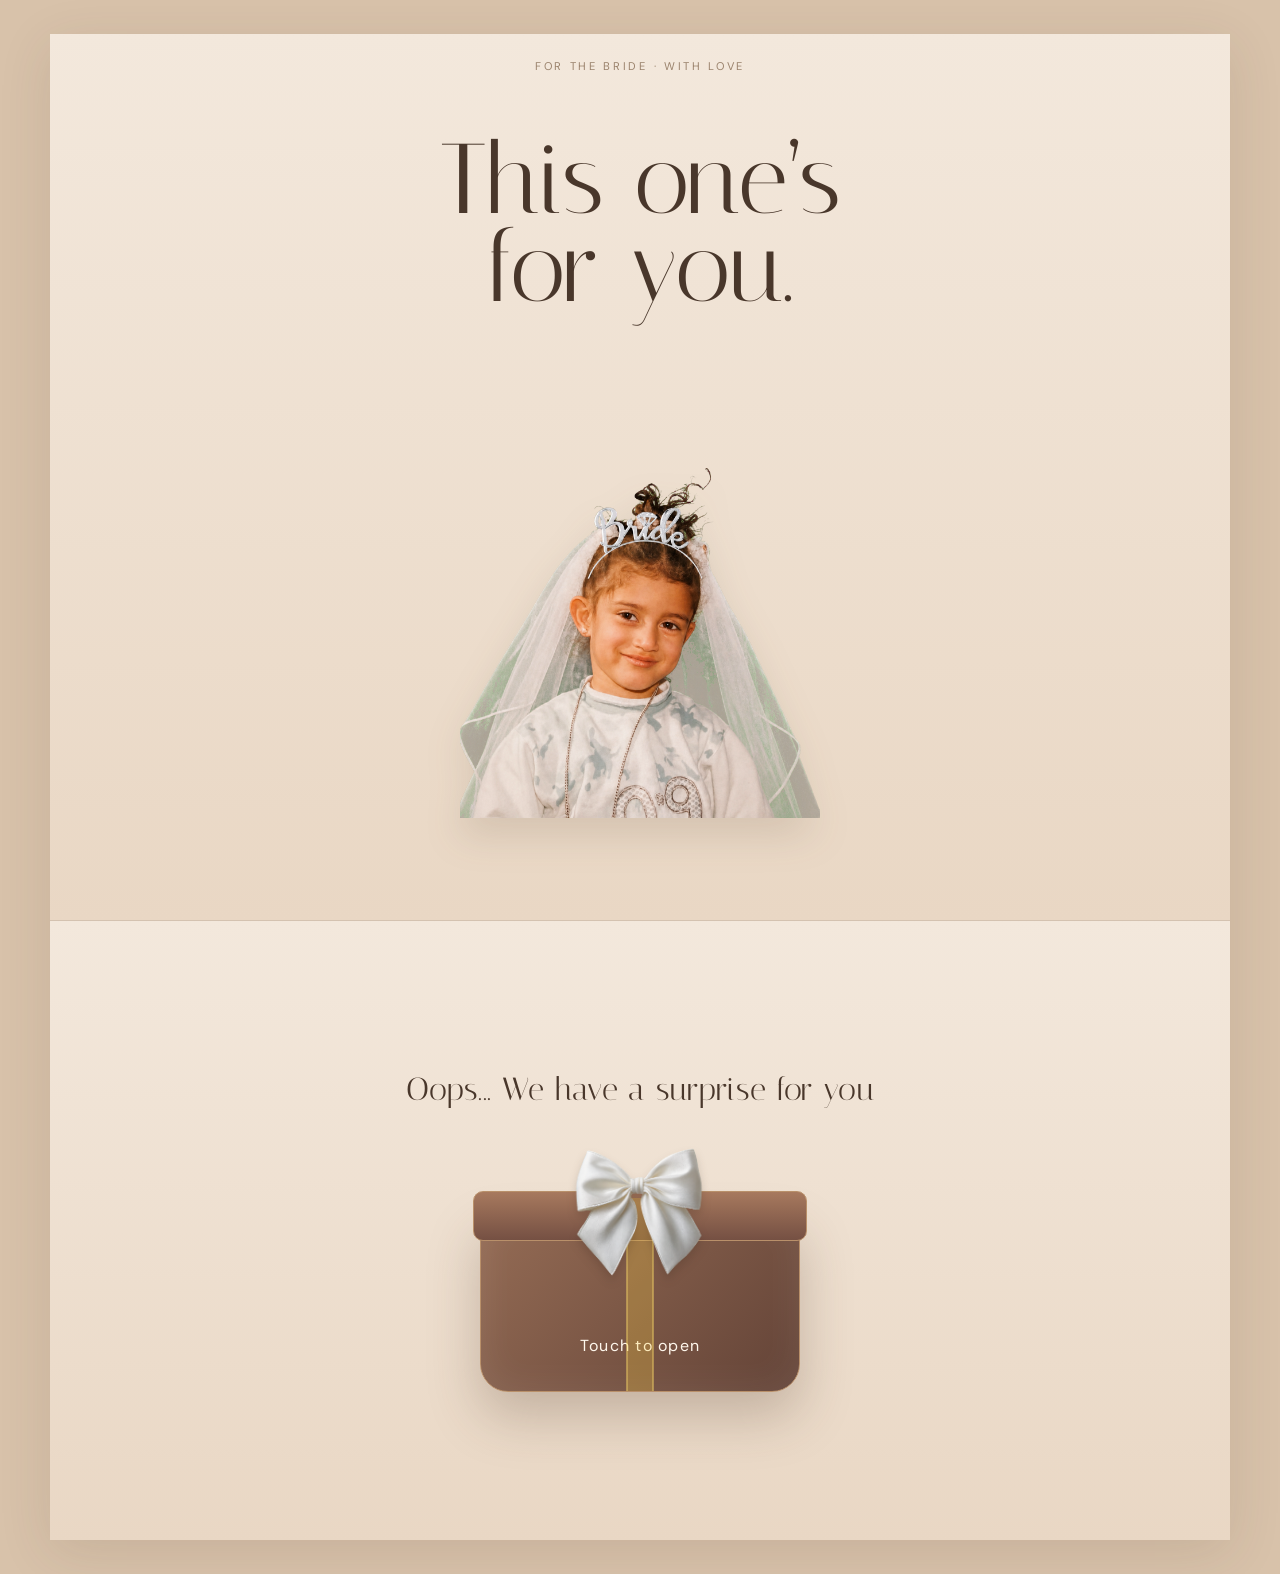
==== index.html @ 89d83e57 "new" ====
<!doctype html>
<html lang="en">
<head>
  <meta charset="UTF-8" />
  <meta name="viewport" content="width=device-width, initial-scale=1" />
  <meta name="theme-color" content="#e8dfd2" />
  <title>A Little Something for the Bride</title>
  <link rel="preconnect" href="https://fonts.googleapis.com">
  <link rel="preconnect" href="https://fonts.gstatic.com" crossorigin>
  <link href="https://fonts.googleapis.com/css2?family=DM+Sans:wght@300;400;500&family=Italiana&display=swap" rel="stylesheet">
  <style>
    :root { --cream:#efe2d3; --sand:#ddc5aa; --taupe:#8d6f58; --ink:#49372b; --line:rgba(73,55,43,.18); }
    * { box-sizing:border-box; }
    html, body { margin:0; min-height:100%; background:var(--cream); color:var(--ink); }
    body { font-family:"DM Sans",sans-serif; overflow-x:hidden; }
    button, a { font:inherit; }
    button { color:inherit; }
    .screen { min-height:100svh; display:none; animation:fade .7s ease both; }
    .screen.active { display:flex; }
    @keyframes fade { from { opacity:0; transform:translateY(8px); } }

    /* Opening cover */
    #welcome { position:relative; align-items:flex-end; justify-content:center; padding:clamp(24px,5vw,64px); isolation:isolate; background:#a6927f; }
    #welcome::before { content:""; position:absolute; inset:0; z-index:-2; background:url("assets/bride-hero.png") center 38%/cover no-repeat; }
    #welcome::after { content:""; position:absolute; inset:0; z-index:-1; background:linear-gradient(180deg,rgba(35,28,23,.04) 32%,rgba(35,28,23,.72) 100%); }
    .monogram { position:absolute; top:28px; left:34px; color:#fff; letter-spacing:.24em; font-size:.7rem; text-transform:uppercase; }
    .intro { width:min(700px,100%); color:#fff; text-align:center; padding-bottom:clamp(10px,3vh,34px); }
    .eyebrow { margin:0 0 12px; letter-spacing:.28em; text-transform:uppercase; font-size:.67rem; font-weight:500; }
    h1,h2,h3 { font-family:"Italiana",serif; font-weight:400; }
    h1 { margin:0 0 25px; font-size:clamp(3rem,8vw,6.8rem); line-height:.88; text-wrap:balance; }
    .open-btn { border:1px solid rgba(255,255,255,.7); background:rgba(255,255,255,.13); color:white; border-radius:999px; padding:15px 23px 15px 27px; cursor:pointer; letter-spacing:.08em; backdrop-filter:blur(10px); transition:.25s ease; }
    .open-btn span { display:inline-grid; place-items:center; width:27px; height:27px; margin-left:14px; border-radius:50%; background:#fff; color:var(--ink); transition:.25s ease; }
    .open-btn:hover { background:#fff; color:var(--ink); transform:translateY(-2px); }
    .open-btn:hover span { background:var(--ink); color:#fff; transform:rotate(45deg); }
    #open-surprise { position:relative; width:190px; height:105px; margin-top:24px; padding:48px 15px 10px; border-color:rgba(255,255,255,.78); border-radius:12px 12px 28px 28px; background:linear-gradient(135deg,rgba(237,221,201,.3),rgba(151,112,84,.45)); box-shadow:0 18px 50px rgba(24,15,10,.28),inset 0 0 30px rgba(255,255,255,.12); }
    #open-surprise::before { content:""; position:absolute; left:-8px; right:-8px; top:-15px; height:35px; border:1px solid rgba(255,255,255,.78); border-radius:10px; background:rgba(214,189,159,.45); transition:.4s ease; }
    #open-surprise::after { content:""; position:absolute; left:50%; top:-15px; bottom:0; width:25px; transform:translateX(-50%); border-inline:1px solid rgba(255,255,255,.45); background:rgba(255,255,255,.12); }
    #open-surprise span { position:absolute; z-index:2; right:-12px; top:-25px; margin:0; }
    #open-surprise span { right:50%; top:-38px; width:58px; height:34px; border-radius:0; background:transparent; transform:translateX(50%); font-size:0; }
    #open-surprise span::before, #open-surprise span::after { content:""; position:absolute; top:7px; width:31px; height:20px; border:3px solid #fffdf8; background:rgba(255,255,255,.08); }
    #open-surprise span::before { right:27px; border-radius:70% 45% 55% 25%; transform:rotate(18deg); }
    #open-surprise span::after { left:27px; border-radius:45% 70% 25% 55%; transform:rotate(-18deg); }
    #open-surprise:hover { background:linear-gradient(135deg,rgba(237,221,201,.45),rgba(151,112,84,.62)); color:white; transform:translateY(-4px); }
    #open-surprise:hover::before { transform:translateY(-8px) rotate(-3deg); }

    /* Interactive ring hunt */
    #game { position:relative; flex-direction:column; align-items:center; padding:28px clamp(16px,4vw,56px) 35px; overflow:hidden; color:#f9eee2; background:radial-gradient(circle at 50% 55%,#54232b 0,#2b1117 46%,#16090d 100%); }
    #game::before { content:""; position:absolute; inset:0; pointer-events:none; opacity:.28; background:repeating-linear-gradient(115deg,transparent 0 43px,rgba(255,255,255,.025) 44px,transparent 45px 83px); }
    .game-top { position:relative; width:min(1120px,100%); display:flex; align-items:center; justify-content:space-between; gap:20px; margin-bottom:20px; }
    .game-mark { font-family:"Italiana",serif; font-size:1.2rem; }
    .game-progress { display:flex; align-items:center; gap:9px; font-size:.7rem; letter-spacing:.12em; text-transform:uppercase; color:#cdb8a5; }
    .progress-dot { width:8px; height:8px; border:1px solid #d7a94c; border-radius:50%; }
    .progress-dot.done { background:#d7a94c; box-shadow:0 0 16px #d7a94c; }
    .clue { position:relative; margin:10px auto 24px; text-align:center; font-family:"Italiana",serif; font-size:clamp(1.1rem,2.2vw,1.55rem); }
    .game-board { position:relative; width:min(1120px,100%); flex:1; min-height:520px; border:1px solid rgba(213,167,72,.55); border-radius:14px; overflow:hidden; box-shadow:inset 0 0 80px rgba(0,0,0,.22); }
    .game-board::before { content:""; position:absolute; inset:0; background:radial-gradient(circle at 50% 50%,rgba(223,175,93,.09),transparent 35%); }
    .spark { position:absolute; width:4px; height:4px; border-radius:50%; background:#e6d8c9; opacity:.25; animation:twinkle 2.4s infinite alternate; }
    @keyframes twinkle { to { opacity:.85; box-shadow:0 0 12px #efc66f; } }
    .ring { position:absolute; left:12%; top:22%; width:42px; height:42px; padding:0; border:4px solid #e5b952; border-radius:50%; background:transparent; cursor:pointer; filter:drop-shadow(0 0 7px rgba(240,190,80,.65)); animation:ringFloat 2.2s ease-in-out infinite; transition:.4s; }
    .ring::before { content:""; position:absolute; left:50%; top:-15px; width:15px; height:15px; border:2px solid #f8dc93; background:linear-gradient(135deg,#fff,#dbac4f); transform:translateX(-50%) rotate(45deg); }
    .ring::after { content:""; position:absolute; inset:-15px; border:1px dashed rgba(255,255,255,.16); border-radius:50%; }
    @keyframes ringFloat { 50% { transform:translateY(-7px) rotate(4deg); } }
    .ring.found { left:calc(50% - 19px); top:calc(50% + 15px); transform:scale(.55); opacity:0; pointer-events:none; }
    .jewel-box { position:absolute; left:50%; top:50%; width:240px; height:125px; transform:translate(-50%,-20%); padding:0; border:1px solid #d8a959; border-radius:30px 30px 58px 58px; background:linear-gradient(120deg,#8d3440,#501722); box-shadow:0 25px 60px rgba(0,0,0,.35),inset 0 0 30px rgba(255,255,255,.08); cursor:pointer; transition:.7s cubic-bezier(.2,.8,.2,1); }
    .jewel-box::before { content:""; position:absolute; left:-1px; right:-1px; top:-48px; height:72px; border:1px solid #d8a959; border-radius:90px 90px 20px 20px; background:linear-gradient(#8d3440,#5e1b27); transform-origin:center bottom; transition:.8s cubic-bezier(.2,.8,.2,1); }
    .jewel-box::after { content:""; position:absolute; left:50%; top:40px; width:40px; height:40px; border-radius:50%; background:radial-gradient(circle at 35% 30%,#fff3ba,#e1ae42 55%,#9b651b); transform:translateX(-50%); box-shadow:0 0 25px rgba(232,181,75,.48); }
    .jewel-box.locked { cursor:not-allowed; }
    .jewel-box.open { transform:translate(-50%,-5%) scale(1.08); }
    .jewel-box.open::before { transform:rotateX(155deg); }
    .hint { position:absolute; left:50%; bottom:26px; transform:translateX(-50%); margin:0; width:max-content; max-width:90%; color:#bda697; font-size:.75rem; letter-spacing:.08em; }
    .game-toast { position:fixed; left:50%; bottom:25px; z-index:5; transform:translate(-50%,20px); padding:12px 20px; border:1px solid rgba(215,169,76,.6); border-radius:999px; color:#f8eee5; background:rgba(31,10,15,.88); opacity:0; pointer-events:none; transition:.35s; backdrop-filter:blur(10px); }
    .game-toast.show { opacity:1; transform:translate(-50%,0); }
    .unlock { position:absolute; inset:0; z-index:3; display:grid; place-items:center; text-align:center; padding:30px; background:rgba(24,8,13,.72); opacity:0; pointer-events:none; transition:.7s; backdrop-filter:blur(7px); }
    .unlock.show { opacity:1; pointer-events:auto; }
    .unlock h2 { margin:0 0 10px; font-size:clamp(3rem,8vw,6rem); }
    .unlock p { margin:0 0 25px; color:#d8c4b5; }

    /* Selection */
    #choices { align-items:center; justify-content:center; padding:72px 5vw; background:radial-gradient(circle at 14% 8%,#fff 0,transparent 24%),var(--sand); }
    .choice-wrap { width:min(1120px,100%); }
    .choice-head { display:flex; justify-content:space-between; align-items:end; gap:30px; padding-bottom:34px; border-bottom:1px solid var(--line); }
    .choice-head h2 { margin:0; font-size:clamp(3rem,7vw,6.4rem); line-height:.95; }
    .choice-head p { max-width:330px; margin:0 0 7px; color:#716256; font-weight:300; line-height:1.7; }
    .cards { display:grid; grid-template-columns:repeat(3,1fr); }
    .card { position:relative; min-height:330px; padding:34px 26px; color:var(--ink); text-decoration:none; border-right:1px solid var(--line); overflow:hidden; transition:.35s ease; }
    .card:last-child { border:0; }
    .card::before { content:""; position:absolute; inset:0; background:rgba(255,255,255,.45); transform:translateY(101%); transition:.4s cubic-bezier(.2,.8,.2,1); }
    .card:hover::before { transform:none; }
    .number { position:relative; font-size:.7rem; letter-spacing:.17em; }
    .card h3 { position:absolute; left:26px; bottom:33px; margin:0; font-size:clamp(2.3rem,4vw,4.2rem); }
    .arrow { position:absolute; right:27px; top:27px; width:40px; height:40px; border:1px solid var(--line); border-radius:50%; display:grid; place-items:center; transition:.3s; }
    .card:hover .arrow { transform:translate(4px,-4px); background:var(--ink); color:white; }

    /* Individual collection views */
    .detail { align-items:stretch; background:var(--cream); }
    .detail-aside { width:42%; min-height:100svh; padding:35px; display:flex; flex-direction:column; justify-content:space-between; background:var(--sand); }
    .back { width:max-content; color:var(--ink); text-decoration:none; font-size:.72rem; letter-spacing:.14em; text-transform:uppercase; }
    .back:hover { opacity:.55; }
    .detail-aside h2 { margin:0; font-size:clamp(4rem,8vw,8rem); line-height:.78; word-break:break-word; }
    .detail-main { flex:1; display:flex; align-items:center; padding:8vw; }
    .message { max-width:560px; }
    .message .eyebrow { color:var(--taupe); }
    .message h3 { margin:13px 0 25px; font-size:clamp(2.5rem,5vw,5.2rem); line-height:1; }
    .message p { color:#75665b; line-height:1.85; font-weight:300; }
    .signature { margin-top:45px!important; color:var(--ink)!important; font-family:"Italiana",serif; font-size:1.4rem; }

    /* Chosen invitation layout */
    body { padding:clamp(10px,3vw,34px); background:#d8c2aa; }
    main { max-width:1180px; margin:auto; }
    #welcome { min-height:calc(100svh - clamp(20px,6vw,68px)); padding:clamp(35px,6vw,70px) 20px; align-items:center; background:linear-gradient(180deg,#f3e8dc,#e9d7c4); box-shadow:0 12px 50px rgba(73,55,43,.12); }
    #welcome::before { display:none; }
    #welcome::after { z-index:-1; background:radial-gradient(circle at 50% 28%,rgba(255,248,239,.45),transparent 29%); }
    #welcome .monogram { top:25px; left:50%; transform:translateX(-50%); width:max-content; color:#9a826c; }
    #welcome .intro { display:flex; flex-direction:column; align-items:center; width:min(650px,100%); padding:0; color:var(--ink); }
    #welcome h1 { order:1; margin:8px 0 4px; font-size:clamp(3.4rem,8vw,6.2rem); line-height:.88; }
    .bride-cutout { order:2; display:block; width:min(360px,70vw); height:clamp(260px,43vh,480px); margin:-4px auto 12px; object-fit:contain; object-position:center bottom; filter:drop-shadow(0 18px 18px rgba(83,61,45,.14)); }
    #welcome .eyebrow { order:3; width:100%; margin:0; padding-top:32px; border-top:1px solid rgba(82,61,46,.13); color:var(--ink); font-family:"Italiana",serif; font-size:clamp(1.35rem,3vw,2rem); letter-spacing:.01em; text-transform:none; }
    #open-surprise { order:4; width:320px; height:180px; margin-top:42px; padding:105px 15px 18px; border-color:#b9906a; color:#fff8ed; background:linear-gradient(135deg,#956c55,#634337); box-shadow:0 24px 52px rgba(83,57,43,.26),inset 0 0 38px rgba(255,255,255,.09); }
    #open-surprise::before { top:-22px; height:48px; border-color:#b9906a; background:linear-gradient(#a7795e,#755043); }
    #open-surprise::after { border-color:rgba(255,224,116,.72); background:rgba(244,201,64,.28); }
    #open-surprise:hover { color:#fff; background:linear-gradient(135deg,#a7795e,#755043); }
    #welcome.opened .bride-cutout { height:clamp(180px,28vh,290px); transition:.6s ease; }
    #welcome.opened #open-surprise { animation:boxAway .55s ease forwards; pointer-events:none; }
    @keyframes boxAway { to { opacity:0; transform:translateY(22px) scale(.72); height:0; margin:0; padding:0; border:0; } }
    .inline-gifts { order:5; display:none; width:min(760px,100%); margin-top:28px; text-align:center; }
    #welcome.opened .inline-gifts { display:block; animation:giftsIn .75s .35s both; }
    @keyframes giftsIn { from { opacity:0; transform:translateY(25px); } }
    .inline-gifts-title { max-width:620px; margin:0 auto 30px; color:#756458; font-family:"Italiana",serif; font-size:clamp(1.25rem,2.5vw,1.7rem); line-height:1.45; }
    .mini-gifts { display:grid; grid-template-columns:repeat(3,1fr); gap:clamp(12px,3vw,26px); }
    .mini-gift { position:relative; display:flex; align-items:flex-end; justify-content:center; min-height:150px; padding:94px 12px 19px; overflow:visible; border:1px solid #b9906a; border-radius:13px 13px 25px 25px; color:#fffaf3; background:linear-gradient(135deg,#a7795e,#68463a); text-decoration:none; box-shadow:0 16px 30px rgba(83,57,43,.16); transition:.3s ease; }
    .mini-gift::before { content:""; position:absolute; left:-5px; right:-5px; top:23px; height:31px; border:1px solid #b9906a; border-radius:8px; background:linear-gradient(#b4886b,#795447); transition:.3s ease; }
    .mini-gift::after { content:""; position:absolute; left:50%; top:23px; bottom:0; width:18px; transform:translateX(-50%); border-inline:1px solid rgba(239,210,163,.58); background:rgba(230,193,132,.2); }
    .mini-gift span { position:relative; z-index:2; font-family:"Italiana",serif; font-size:clamp(1.25rem,2.4vw,1.65rem); }
    .mini-gift span::before, .mini-gift span::after { content:""; position:absolute; top:-93px; width:27px; height:17px; border:3px solid #fffdf8; background:rgba(255,255,255,.08); }
    .mini-gift span::before { right:calc(50% - 1px); border-radius:70% 45% 55% 25%; transform:rotate(18deg); }
    .mini-gift span::after { left:calc(50% - 1px); border-radius:45% 70% 25% 55%; transform:rotate(-18deg); }
    .mini-gift:hover { transform:translateY(-7px); box-shadow:0 22px 38px rgba(83,57,43,.24); }
    .mini-gift:hover::before { transform:translateY(-7px) rotate(-2deg); }
    /* Dimensional white ribbon bows */
    #open-surprise > span, .mini-gift > span::before, .mini-gift > span::after { display:none; }
    .gift-bow { position:absolute; z-index:5; left:50%; top:-43px; width:82px; height:52px; transform:translateX(-50%); pointer-events:none; filter:drop-shadow(0 4px 4px rgba(56,36,25,.18)); }
    .gift-bow::before, .gift-bow::after { content:""; position:absolute; top:8px; width:42px; height:29px; border:3px solid #fff; background:linear-gradient(145deg,#fff,#eee5db); box-shadow:inset 0 0 0 5px rgba(183,151,124,.08); }
    .gift-bow::before { right:39px; border-radius:75% 35% 65% 35%; transform:rotate(17deg) skewX(-7deg); }
    .gift-bow::after { left:39px; border-radius:35% 75% 35% 65%; transform:rotate(-17deg) skewX(7deg); }
    .gift-bow b { position:absolute; z-index:2; left:50%; top:15px; width:24px; height:23px; border:2px solid #f3ece5; border-radius:48% 52% 55% 45%; background:radial-gradient(circle at 35% 25%,#fff,#e9dfd5); transform:translateX(-50%) rotate(3deg); }
    .gift-bow b::before, .gift-bow b::after { content:""; position:absolute; z-index:-1; top:17px; width:19px; height:33px; border:2px solid #f5eee7; background:linear-gradient(150deg,#fff,#e8ddd2); clip-path:polygon(0 0,100% 6%,80% 100%,48% 76%,15% 100%); }
    .gift-bow b::before { right:8px; transform:rotate(16deg); }
    .gift-bow b::after { left:8px; transform:rotate(-16deg) scaleX(-1); }
    .mini-gift .gift-bow { top:-17px; transform:translateX(-50%) scale(.72); }
    .mini-gift:hover .gift-bow { transform:translateX(-50%) translateY(-7px) scale(.72) rotate(-2deg); transition:.3s ease; }
    .gift-bow { top:-75px; width:155px; height:145px; background:url("assets/white-satin-bow.png") center/contain no-repeat; filter:drop-shadow(0 6px 5px rgba(56,36,25,.2)); }
    .gift-bow::before, .gift-bow::after, .gift-bow b { display:none; }
    .mini-gift .gift-bow { top:-32px; width:88px; height:82px; transform:translateX(-50%); }
    .mini-gift:hover .gift-bow { transform:translateX(-50%) translateY(-7px) rotate(-2deg); }
    #choices { min-height:calc(100svh - clamp(20px,6vw,68px)); }

    /* Two-part home invitation */
    #welcome { display:block; padding:0; }
    #welcome .intro { width:100%; max-width:none; }
    .bride-section, .surprise-section { width:100%; display:flex; flex-direction:column; align-items:center; justify-content:center; padding:clamp(55px,8vw,105px) 22px; }
    .bride-section { min-height:88svh; background:linear-gradient(180deg,#f3e8dc,#e9d7c4); }
    .bride-section h1 { order:0!important; margin:0 0 12px!important; text-align:center; }
    .bride-section .bride-cutout { order:0; height:clamp(330px,55vh,590px); margin:0 auto; transition:none; }
    .surprise-section { position:relative; isolation:isolate; min-height:620px; padding-block:85px; overflow:hidden; border-top:1px solid rgba(73,55,43,.13); background:linear-gradient(180deg,#f3e8dc,#e9d7c4); }
    .surprise-section::before { display:none; }
    .surprise-section > .eyebrow { position:relative; order:0!important; width:auto!important; margin-bottom:4px!important; padding:0!important; border:0!important; color:#49372b!important; }
    .surprise-section #open-surprise { order:0; margin-top:100px; }
    .surprise-section .inline-gifts { order:0; }
    #welcome.opened .bride-section .bride-cutout { height:clamp(330px,55vh,590px); }
    #welcome.opened .surprise-section > .eyebrow { animation:messageAway .45s ease forwards; }
    @keyframes messageAway { to { opacity:0; transform:translateY(-12px); height:0; margin:0; overflow:hidden; } }

    @media (max-width:760px) {
      body { padding:10px; }
      #welcome { min-height:calc(100svh - 20px); padding-top:55px; }
      #welcome { padding-top:0; }
      .bride-section { min-height:82svh; padding:65px 18px 35px; }
      .surprise-section { min-height:560px; padding:70px 16px 65px; }
      .surprise-section #open-surprise { margin-top:62px; }
      #welcome h1 { font-size:3.6rem; }
      .bride-cutout, #welcome.opened .bride-section .bride-cutout { height:360px; }
      #open-surprise { width:245px; height:138px; margin-top:34px; padding:78px 12px 14px; }
      #open-surprise::before { top:-18px; height:39px; }
      #open-surprise .gift-bow { top:-62px; width:130px; height:120px; }
      #welcome.opened { padding-bottom:45px; }
      .mini-gifts { gap:8px; }
      .mini-gift { min-height:116px; padding:76px 5px 13px; }
      .mini-gift::before { top:18px; height:25px; }
      .mini-gift::after { top:18px; width:13px; }
      .mini-gift span::before, .mini-gift span::after { top:-74px; width:21px; height:14px; border-width:2px; }
      .monogram { left:22px; }
      #game { padding-inline:12px; }
      .game-top { align-items:flex-start; }
      .game-progress { font-size:.58rem; }
      .game-board { min-height:64svh; }
      .jewel-box { width:190px; height:105px; }
      .ring { left:10%; top:16%; }
      .choice-head { display:block; }
      .choice-head p { margin-top:18px; }
      .cards { grid-template-columns:1fr; }
      .card { min-height:160px; border-right:0; border-bottom:1px solid var(--line); }
      .card h3 { font-size:2.7rem; }
      .detail { flex-direction:column; }
      .detail-aside { width:100%; min-height:42svh; }
      .detail-aside h2 { font-size:17vw; }
      .detail-main { padding:60px 28px; }
    }
    @media (prefers-reduced-motion:reduce) { *,*::before,*::after { animation:none!important; transition:none!important; } }
  </style>
</head>
<body>
  <main>
    <section class="screen active" id="welcome" aria-labelledby="welcome-title">
      <div class="monogram">For the bride · with love</div>
      <div class="intro">
        <p class="eyebrow">Oops... We have a surprise for you</p>
        <img class="bride-cutout" src="assets/bride-transparent.png" alt="The bride wearing her veil" />
        <div class="inline-gifts" id="inline-gifts" tabindex="-1" aria-live="polite">
          <p class="inline-gifts-title">Inside are three little gifts, each filled with love and memories just for you.</p>
          <nav class="mini-gifts" aria-label="Open one of the three gifts">
            <a class="mini-gift" href="family.html"><span>Family</span></a>
            <a class="mini-gift" href="friends.html"><span>Friends</span></a>
            <a class="mini-gift" href="bridesmaids.html"><span>Bridesmaids</span></a>
          </nav>
        </div>
        <h1 id="welcome-title">This one’s<br>for you.</h1>
        <button class="open-btn" id="open-surprise">Touch to open <span aria-hidden="true">↗</span></button>
      </div>
    </section>

    <section class="screen" id="choices" aria-labelledby="choices-title">
      <div class="choice-wrap">
        <div class="choice-head">
          <h2 id="choices-title">Surprise,<br>it&rsquo;s open!</h2>
          <p>Inside are three little gifts, each filled with love and memories just for you.</p>
        </div>
        <nav class="cards" aria-label="Choose a group">
          <a class="card" href="family.html"><span class="number">01 · HOME</span><span class="arrow">↗</span><h3>Family</h3></a>
          <a class="card" href="friends.html"><span class="number">02 · FOREVER</span><span class="arrow">↗</span><h3>Friends</h3></a>
          <a class="card" href="bridesmaids.html"><span class="number">03 · BY YOUR SIDE</span><span class="arrow">↗</span><h3>Bridesmaids</h3></a>
        </nav>
      </div>
    </section>

    <section class="screen detail" id="family" aria-labelledby="family-title">
      <aside class="detail-aside"><a class="back" href="#choices">← All chapters</a><h2 id="family-title">Family</h2></aside>
      <div class="detail-main"><article class="message"><p class="eyebrow">Chapter one</p><h3>Your first home,<br>your forever love.</h3><p>For every hand that held yours, every lesson that shaped you, and every tradition you carry into this beautiful new beginning.</p><p class="signature">Always beside you.</p></article></div>
    </section>
    <section class="screen detail" id="friends" aria-labelledby="friends-title">
      <aside class="detail-aside"><a class="back" href="#choices">← All chapters</a><h2 id="friends-title">Friends</h2></aside>
      <div class="detail-main"><article class="message"><p class="eyebrow">Chapter two</p><h3>All the laughter,<br>all the years.</h3><p>For the ones who turned ordinary days into favorite memories—and who cannot wait to celebrate the loveliest day with you.</p><p class="signature">Here for every chapter.</p></article></div>
    </section>
    <section class="screen detail" id="bridesmaids" aria-labelledby="bridesmaids-title">
      <aside class="detail-aside"><a class="back" href="#choices">← All chapters</a><h2 id="bridesmaids-title">Bridesmaids</h2></aside>
      <div class="detail-main"><article class="message"><p class="eyebrow">Chapter three</p><h3>By your side,<br>all the way.</h3><p>For the happy tears, the calm in the chaos, and the women standing close as you step into forever. This day is sweeter with you in it.</p><p class="signature">With all our love.</p></article></div>
    </section>
  </main>
  <script>
    const screens = [...document.querySelectorAll('.screen')];
    const show = (id) => {
      const next = document.getElementById(id) || document.getElementById('welcome');
      if (id === 'open-gifts') document.getElementById('welcome').classList.add('opened');
      screens.forEach(screen => screen.classList.toggle('active', screen === next));
      document.title = id === 'welcome' ? 'A Little Something for the Bride' : `${next.querySelector('h2')?.textContent.trim() || 'The Surprise'} · For the Bride`;
      window.scrollTo(0, 0);
    };
    const intro = document.querySelector('#welcome .intro');
    const brideSection = document.createElement('section');
    const surpriseSection = document.createElement('section');
    brideSection.className = 'bride-section';
    surpriseSection.className = 'surprise-section';
    brideSection.setAttribute('aria-label', 'A dedication for the bride');
    surpriseSection.setAttribute('aria-label', 'Open the surprise gifts');
    brideSection.append(document.getElementById('welcome-title'), document.querySelector('.bride-cutout'));
    surpriseSection.append(document.querySelector('#welcome > .intro > .eyebrow'), document.getElementById('open-surprise'), document.getElementById('inline-gifts'));
    intro.append(brideSection, surpriseSection);

    const addBow = box => {
      const bow = document.createElement('i');
      bow.className = 'gift-bow';
      bow.setAttribute('aria-hidden', 'true');
      bow.innerHTML = '<b></b>';
      box.appendChild(bow);
    };
    addBow(document.getElementById('open-surprise'));
    document.querySelectorAll('.mini-gift').forEach(addBow);
    document.getElementById('open-surprise').addEventListener('click', () => {
      document.getElementById('welcome').classList.add('opened');
      setTimeout(() => document.getElementById('inline-gifts').focus({ preventScroll: true }), 700);
    });
    document.querySelectorAll('.back').forEach(link => link.setAttribute('href', '#welcome'));
    window.addEventListener('hashchange', () => show(location.hash.slice(1) || 'welcome'));
    show(location.hash.slice(1) || 'welcome');
  </script>
</body>
</html>
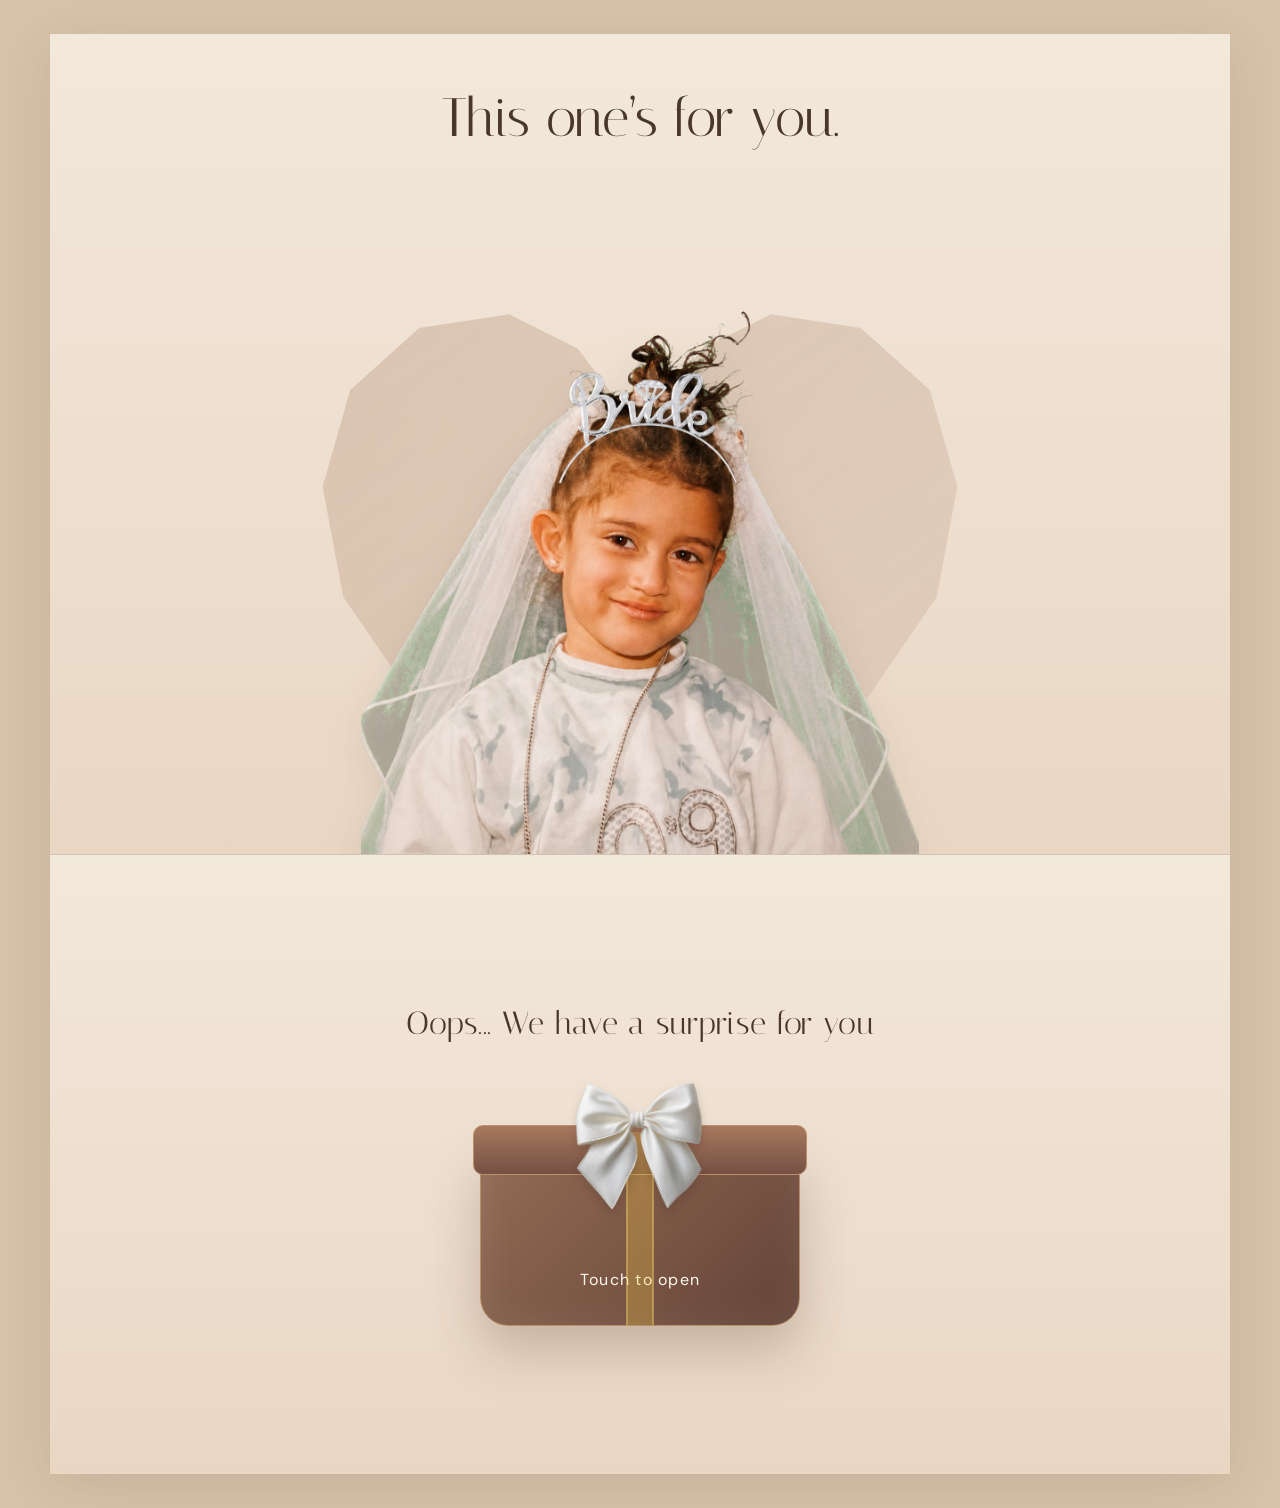
==== commit 3174fe18: "heart" ====
--- a/index.html
+++ b/index.html
@@ -157,16 +157,17 @@
     /* Two-part home invitation */
     #welcome { display:block; padding:0; }
     #welcome .intro { width:100%; max-width:none; }
-    .bride-section, .surprise-section { width:100%; display:flex; flex-direction:column; align-items:center; justify-content:center; padding:clamp(55px,8vw,105px) 22px; }
-    .bride-section { min-height:88svh; background:linear-gradient(180deg,#f3e8dc,#e9d7c4); }
-    .bride-section h1 { order:0!important; margin:0 0 12px!important; text-align:center; }
-    .bride-section .bride-cutout { order:0; height:clamp(330px,55vh,590px); margin:0 auto; transition:none; }
+    .bride-section, .surprise-section { width:100%; display:flex; flex-direction:column; align-items:center; justify-content:center; padding:clamp(32px,4vw,55px) 22px; }
+    .bride-section { position:relative; min-height:calc(100svh - 80px); padding:0 22px; overflow:hidden; background:linear-gradient(180deg,#f3e8dc,#e9d7c4); }
+    .bride-section::before { content:""; position:absolute; z-index:0; left:50%; bottom:-95px; width:min(690px,72vw); aspect-ratio:1; transform:translateX(-50%); clip-path:polygon(50% 96%,43% 88%,18% 65%,7% 49%,4% 33%,8% 19%,18% 10%,31% 8%,41% 13%,50% 25%,59% 13%,69% 8%,82% 10%,92% 19%,96% 33%,93% 49%,82% 65%,57% 88%); background:linear-gradient(145deg,rgba(196,165,139,.42),rgba(225,205,187,.55)); filter:drop-shadow(0 20px 28px rgba(91,64,45,.1)); }
+    .bride-section h1 { position:absolute; z-index:2; top:7%; left:50%; width:100%; margin:0!important; transform:translateX(-50%); font-size:clamp(2.8rem,4.2vw,4rem)!important; line-height:1!important; text-align:center; white-space:nowrap; }
+    .bride-section .bride-cutout { position:absolute; z-index:1; left:50%; bottom:0; order:0; width:min(590px,82vw); height:clamp(460px,62vh,590px); margin:0; transform:translateX(-50%); object-position:center bottom; transition:none; }
     .surprise-section { position:relative; isolation:isolate; min-height:620px; padding-block:85px; overflow:hidden; border-top:1px solid rgba(73,55,43,.13); background:linear-gradient(180deg,#f3e8dc,#e9d7c4); }
     .surprise-section::before { display:none; }
     .surprise-section > .eyebrow { position:relative; order:0!important; width:auto!important; margin-bottom:4px!important; padding:0!important; border:0!important; color:#49372b!important; }
     .surprise-section #open-surprise { order:0; margin-top:100px; }
     .surprise-section .inline-gifts { order:0; }
-    #welcome.opened .bride-section .bride-cutout { height:clamp(330px,55vh,590px); }
+    #welcome.opened .bride-section .bride-cutout { height:clamp(460px,62vh,590px); }
     #welcome.opened .surprise-section > .eyebrow { animation:messageAway .45s ease forwards; }
     @keyframes messageAway { to { opacity:0; transform:translateY(-12px); height:0; margin:0; overflow:hidden; } }
 
@@ -174,11 +175,12 @@
       body { padding:10px; }
       #welcome { min-height:calc(100svh - 20px); padding-top:55px; }
       #welcome { padding-top:0; }
-      .bride-section { min-height:82svh; padding:65px 18px 35px; }
+      .bride-section { min-height:calc(100svh - 20px); padding:0 18px; }
+      .bride-section::before { bottom:-40px; width:min(560px,115vw); }
       .surprise-section { min-height:560px; padding:70px 16px 65px; }
       .surprise-section #open-surprise { margin-top:62px; }
-      #welcome h1 { font-size:3.6rem; }
-      .bride-cutout, #welcome.opened .bride-section .bride-cutout { height:360px; }
+      #welcome h1 { top:10%; font-size:clamp(2rem,8.5vw,2.8rem)!important; }
+      .bride-cutout, #welcome.opened .bride-section .bride-cutout { width:min(470px,94vw); height:min(500px,60vh); margin-bottom:0; }
       #open-surprise { width:245px; height:138px; margin-top:34px; padding:78px 12px 14px; }
       #open-surprise::before { top:-18px; height:39px; }
       #open-surprise .gift-bow { top:-62px; width:130px; height:120px; }
@@ -223,7 +225,7 @@
             <a class="mini-gift" href="bridesmaids.html"><span>Bridesmaids</span></a>
           </nav>
         </div>
-        <h1 id="welcome-title">This one’s<br>for you.</h1>
+        <h1 id="welcome-title">This one’s for you.</h1>
         <button class="open-btn" id="open-surprise">Touch to open <span aria-hidden="true">↗</span></button>
       </div>
     </section>
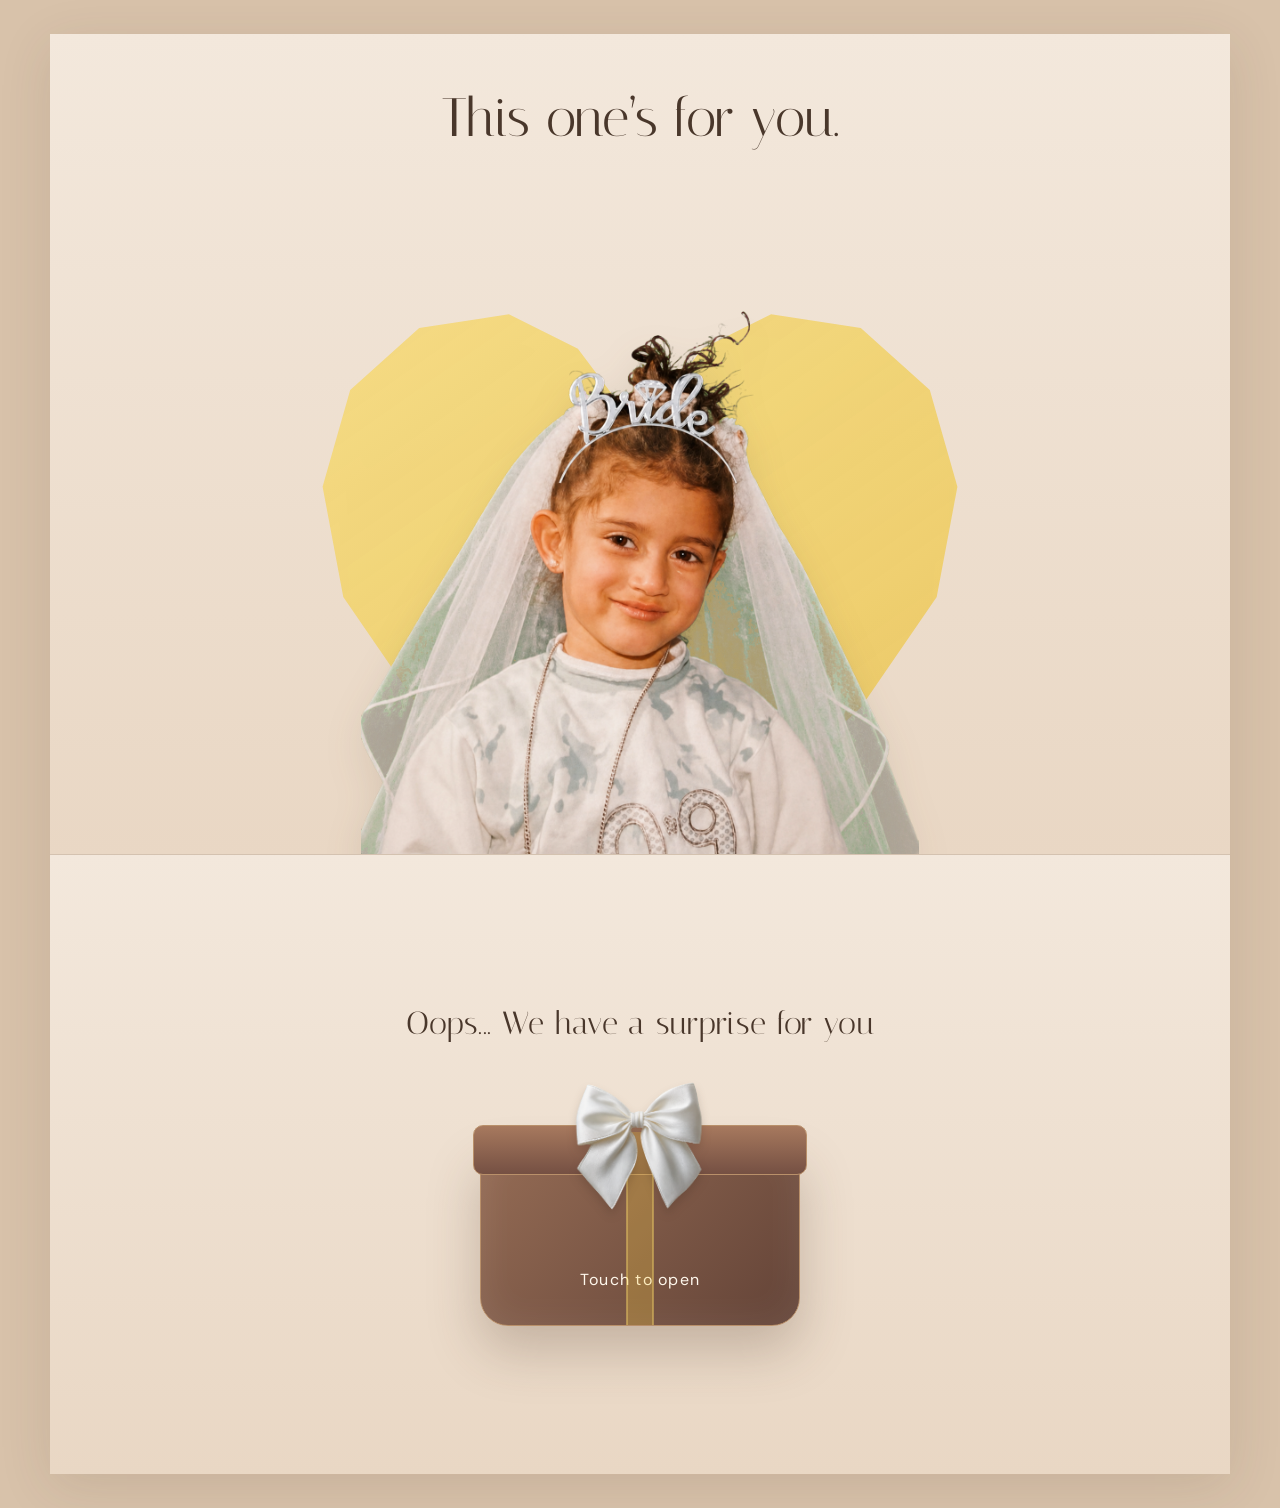
==== commit 73210c04: "new" ====
--- a/index.html
+++ b/index.html
@@ -159,7 +159,7 @@
     #welcome .intro { width:100%; max-width:none; }
     .bride-section, .surprise-section { width:100%; display:flex; flex-direction:column; align-items:center; justify-content:center; padding:clamp(32px,4vw,55px) 22px; }
     .bride-section { position:relative; min-height:calc(100svh - 80px); padding:0 22px; overflow:hidden; background:linear-gradient(180deg,#f3e8dc,#e9d7c4); }
-    .bride-section::before { content:""; position:absolute; z-index:0; left:50%; bottom:-95px; width:min(690px,72vw); aspect-ratio:1; transform:translateX(-50%); clip-path:polygon(50% 96%,43% 88%,18% 65%,7% 49%,4% 33%,8% 19%,18% 10%,31% 8%,41% 13%,50% 25%,59% 13%,69% 8%,82% 10%,92% 19%,96% 33%,93% 49%,82% 65%,57% 88%); background:linear-gradient(145deg,rgba(196,165,139,.42),rgba(225,205,187,.55)); filter:drop-shadow(0 20px 28px rgba(91,64,45,.1)); }
+    .bride-section::before { content:""; position:absolute; z-index:0; left:50%; bottom:-95px; width:min(690px,72vw); aspect-ratio:1; transform:translateX(-50%); clip-path:polygon(50% 96%,43% 88%,18% 65%,7% 49%,4% 33%,8% 19%,18% 10%,31% 8%,41% 13%,50% 25%,59% 13%,69% 8%,82% 10%,92% 19%,96% 33%,93% 49%,82% 65%,57% 88%); background:linear-gradient(145deg,rgba(247,221,128,.9),rgba(239,197,67,.72)); filter:drop-shadow(0 20px 28px rgba(127,91,14,.16)); }
     .bride-section h1 { position:absolute; z-index:2; top:7%; left:50%; width:100%; margin:0!important; transform:translateX(-50%); font-size:clamp(2.8rem,4.2vw,4rem)!important; line-height:1!important; text-align:center; white-space:nowrap; }
     .bride-section .bride-cutout { position:absolute; z-index:1; left:50%; bottom:0; order:0; width:min(590px,82vw); height:clamp(460px,62vh,590px); margin:0; transform:translateX(-50%); object-position:center bottom; transition:none; }
     .surprise-section { position:relative; isolation:isolate; min-height:620px; padding-block:85px; overflow:hidden; border-top:1px solid rgba(73,55,43,.13); background:linear-gradient(180deg,#f3e8dc,#e9d7c4); }
